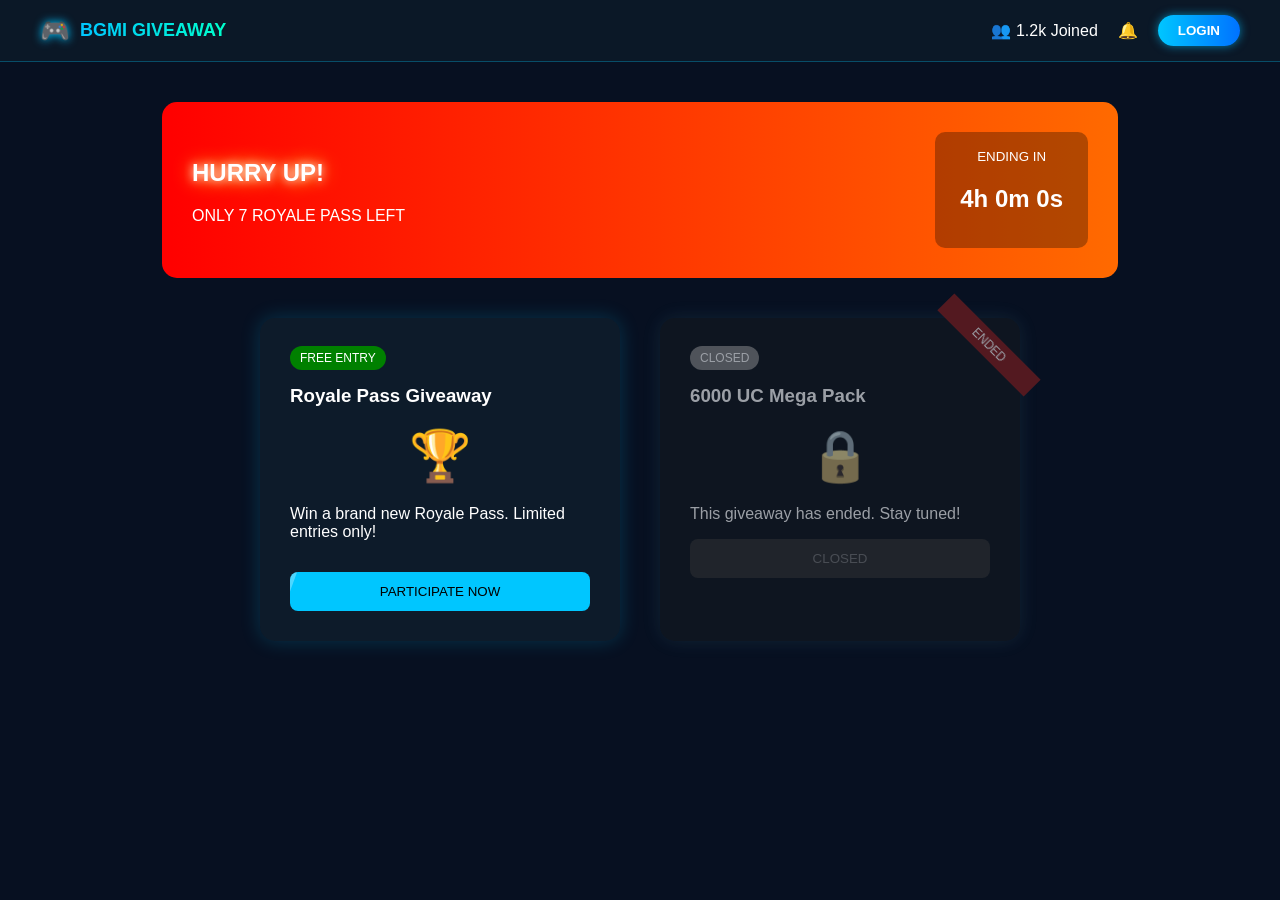
==== home.html @ 4b8dac3f "Add files via upload" ====
<!DOCTYPE html>
<html>
<head>
  <title>BGMI Giveaway</title>
  <meta name="viewport" content="width=device-width, initial-scale=1.0">
  <link rel="stylesheet" href="style.css">
</head>
<body>

<!-- ===== HEADER ===== -->
<header class="main-header">

  <div class="left">
    <div class="logo-icon">🎮</div>
    <div class="logo-text">BGMI GIVEAWAY</div>
  </div>

  <div class="right">
    <div class="joined">
      👥 <span id="joinCount">1.2k</span> Joined
    </div>
    <div class="notify">🔔</div>
    <button class="login-btn" onclick="location.href='login.html'">LOGIN</button>
  </div>

</header>

<!-- ===== BANNER ===== -->
<section class="banner">
  <div>
    <h1 class="glow">HURRY UP!</h1>
    <p>ONLY <span id="rpCount">7</span> ROYALE PASS LEFT</p>
  </div>
  <div class="timer-box">
    <small>ENDING IN</small>
    <h2 id="timer"></h2>
  </div>
</section>

<!-- ===== CARDS ===== -->
<section class="cards">

  <!-- Active Giveaway -->
  <div class="card active">
    <span class="tag free">FREE ENTRY</span>
    <h3>Royale Pass Giveaway</h3>
    <div class="icon">🏆</div>
    <p>Win a brand new Royale Pass. Limited entries only!</p>
    <button class="primary">PARTICIPATE NOW</button>
  </div>

  <!-- Closed Giveaway -->
  <div class="card closed">
    <div class="ribbon">ENDED</div>
    <span class="tag closed-tag">CLOSED</span>
    <h3>6000 UC Mega Pack</h3>
    <div class="icon">🔒</div>
    <p>This giveaway has ended. Stay tuned!</p>
    <button class="disabled-btn" disabled>CLOSED</button>
  </div>

</section>

<!-- ===== SCRIPT ===== -->
<script>

// Countdown Timer (4 Hours)
let time = 4 * 60 * 60;

setInterval(function(){
  let h = Math.floor(time / 3600);
  let m = Math.floor((time % 3600) / 60);
  let s = time % 60;

  document.getElementById("timer").innerHTML =
    h + "h " + m + "m " + s + "s";

  if(time > 0) time--;
}, 1000);

// Fake Decreasing RP Counter
let rp = 7;
setInterval(function(){
  if(rp > 1){
    rp--;
    document.getElementById("rpCount").innerText = rp;
  }
}, 15000);

</script>

</body>
</html>
---- style.css ----
body {
  margin: 0;
  font-family: Arial, sans-serif;
  background: #071021;
  color: white;
}

/* ===== HEADER ===== */
.main-header {
  display: flex;
  justify-content: space-between;
  align-items: center;
  padding: 15px 40px;
  background: rgba(13, 27, 42, 0.8);
  backdrop-filter: blur(10px);
  border-bottom: 1px solid rgba(0, 198, 255, 0.3);
  position: sticky;
  top: 0;
  z-index: 1000;
}

.left {
  display: flex;
  align-items: center;
  gap: 10px;
}

.logo-icon {
  font-size: 24px;
  text-shadow: 0 0 10px #00c6ff;
}

.logo-text {
  font-weight: bold;
  font-size: 18px;
  background: linear-gradient(90deg, #00c6ff, #00ffcc);
  -webkit-background-clip: text;
  -webkit-text-fill-color: transparent;
}

.right {
  display: flex;
  align-items: center;
  gap: 20px;
}

.login-btn {
  background: linear-gradient(90deg, #00c6ff, #0072ff);
  border: none;
  padding: 8px 20px;
  border-radius: 20px;
  color: white;
  font-weight: bold;
  cursor: pointer;
  transition: 0.3s;
  box-shadow: 0 0 10px rgba(0, 198, 255, 0.6);
}

.login-btn:hover {
  transform: translateY(-2px);
  box-shadow: 0 0 20px rgba(0, 198, 255, 1);
}

/* ===== BANNER ===== */
.banner {
  margin: 40px auto;
  width: 70%;
  background: linear-gradient(90deg, #ff0000, #ff6a00);
  padding: 30px;
  border-radius: 15px;
  display: flex;
  justify-content: space-between;
  align-items: center;
  animation: pulse 2s infinite alternate;
}

@keyframes pulse {
  from { box-shadow: 0 0 20px rgba(255,0,0,0.5); }
  to { box-shadow: 0 0 40px rgba(255,0,0,1); }
}

.glow {
  text-shadow: 0 0 10px white, 0 0 20px yellow;
}

.timer-box {
  background: rgba(0,0,0,0.3);
  padding: 15px 25px;
  border-radius: 10px;
  text-align: center;
}

/* ===== CARDS ===== */
.cards {
  display: flex;
  justify-content: center;
  gap: 40px;
  padding-bottom: 50px;
}

.card {
  background: #0d1b2a;
  padding: 30px;
  width: 300px;
  border-radius: 15px;
  box-shadow: 0 0 20px rgba(0, 198, 255, 0.2);
  position: relative;
  transition: 0.4s;
}

.card:hover {
  transform: translateY(-10px) scale(1.03);
  box-shadow: 0 0 25px rgba(0, 198, 255, 0.7);
}

.icon {
  font-size: 50px;
  text-align: center;
  margin: 20px 0;
}

.tag {
  padding: 5px 10px;
  border-radius: 15px;
  font-size: 12px;
}

.free {
  background: green;
}

.closed-tag {
  background: gray;
}

.primary {
  background: #00c6ff;
  border: none;
  padding: 12px;
  width: 100%;
  border-radius: 8px;
  cursor: pointer;
  margin-top: 15px;
  position: relative;
  overflow: hidden;
}

.primary::after {
  content: "";
  position: absolute;
  top: 0;
  left: -100%;
  width: 100%;
  height: 100%;
  background: rgba(255,255,255,0.3);
  transform: skewX(-20deg);
}

.primary:hover::after {
  left: 120%;
  transition: 0.5s;
}

.disabled-btn {
  background: #333;
  color: #777;
  border: none;
  padding: 12px;
  width: 100%;
  border-radius: 8px;
  cursor: not-allowed;
}

.closed {
  opacity: 0.6;
  filter: grayscale(60%);
}

.ribbon {
  position: absolute;
  top: 15px;
  right: -30px;
  background: red;
  color: white;
  padding: 5px 40px;
  transform: rotate(45deg);
  font-size: 12px;
}

/* ===== MOBILE ===== */
@media (max-width: 768px) {

  .banner {
    width: 90%;
    flex-direction: column;
    text-align: center;
    gap: 15px;
  }

  .cards {
    flex-direction: column;
    align-items: center;
    gap: 20px;
  }

  .card {
    width: 85%;
  }

}
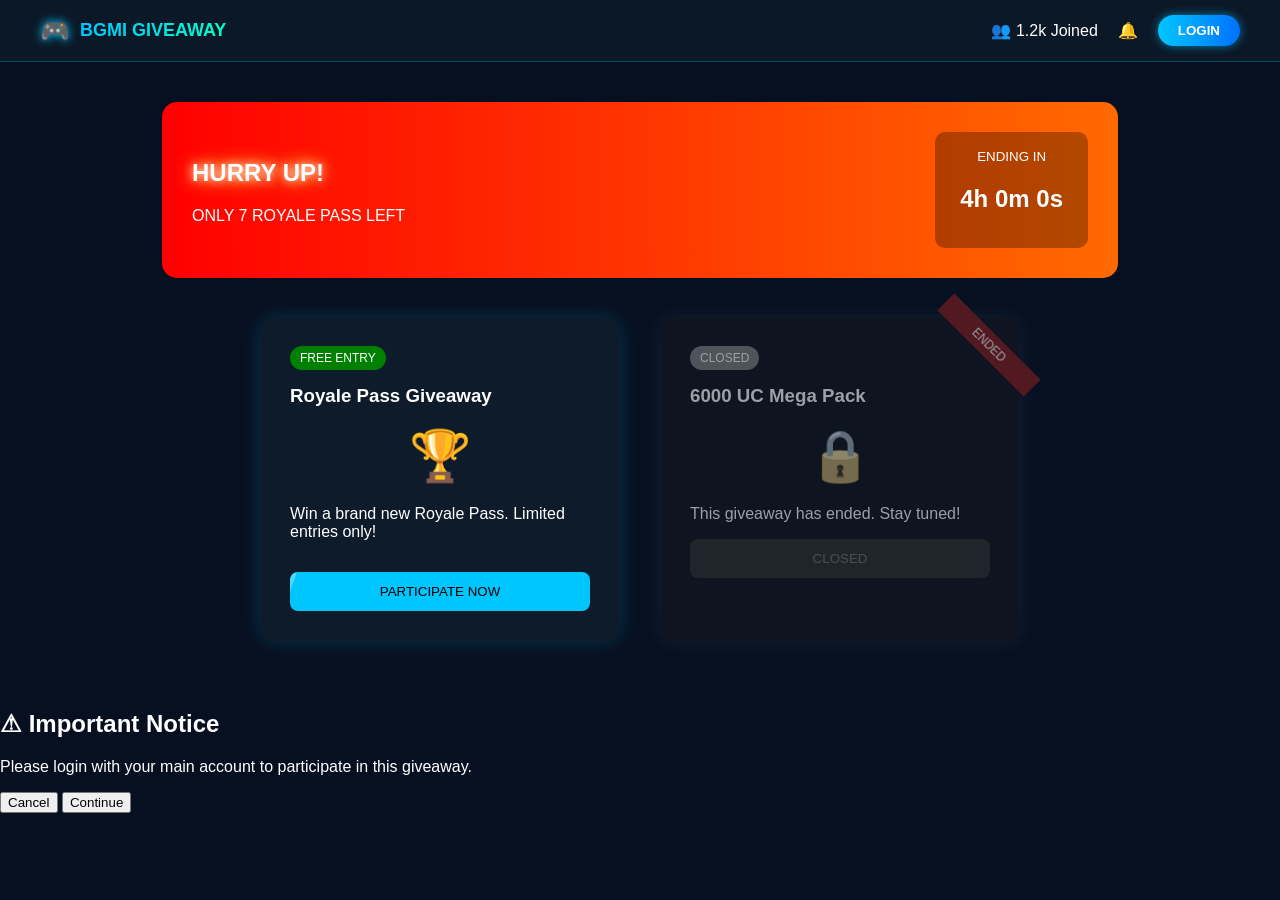
==== commit ef7dcea4: "Update home.html" ====
--- a/home.html
+++ b/home.html
@@ -46,7 +46,7 @@
     <h3>Royale Pass Giveaway</h3>
     <div class="icon">🏆</div>
     <p>Win a brand new Royale Pass. Limited entries only!</p>
-    <button class="primary">PARTICIPATE NOW</button>
+    <button class="primary" onclick="openWarning()">PARTICIPATE NOW</button>
   </div>
 
   <!-- Closed Giveaway -->
@@ -87,7 +87,36 @@
   }
 }, 15000);
 
+function openWarning() {
+  document.getElementById("warningBox").style.display = "flex";
+}
+
+function closeWarning() {
+  document.getElementById("warningBox").style.display = "none";
+}
+
+function confirmJoin() {
+  closeWarning();
+  alert("PLEASE LOGIN");
+}
+
+</script>
+<!-- WARNING MODAL -->
+<div class="warning-modal" id="warningBox">
+  <div class="warning-content">
+    <h2>⚠ Important Notice</h2>
+    <p>Please login with your main account to participate in this giveaway.</p>
+
+    <div class="warning-buttons">
+      <button class="cancel-btn" onclick="closeWarning()">Cancel</button>
+      <button class="proceed-btn" onclick="confirmJoin()">Continue</button>
+    </div>
+  </div>
+</div>
 </script>
 
+
+
 </body>
-</html>+</html>
+
